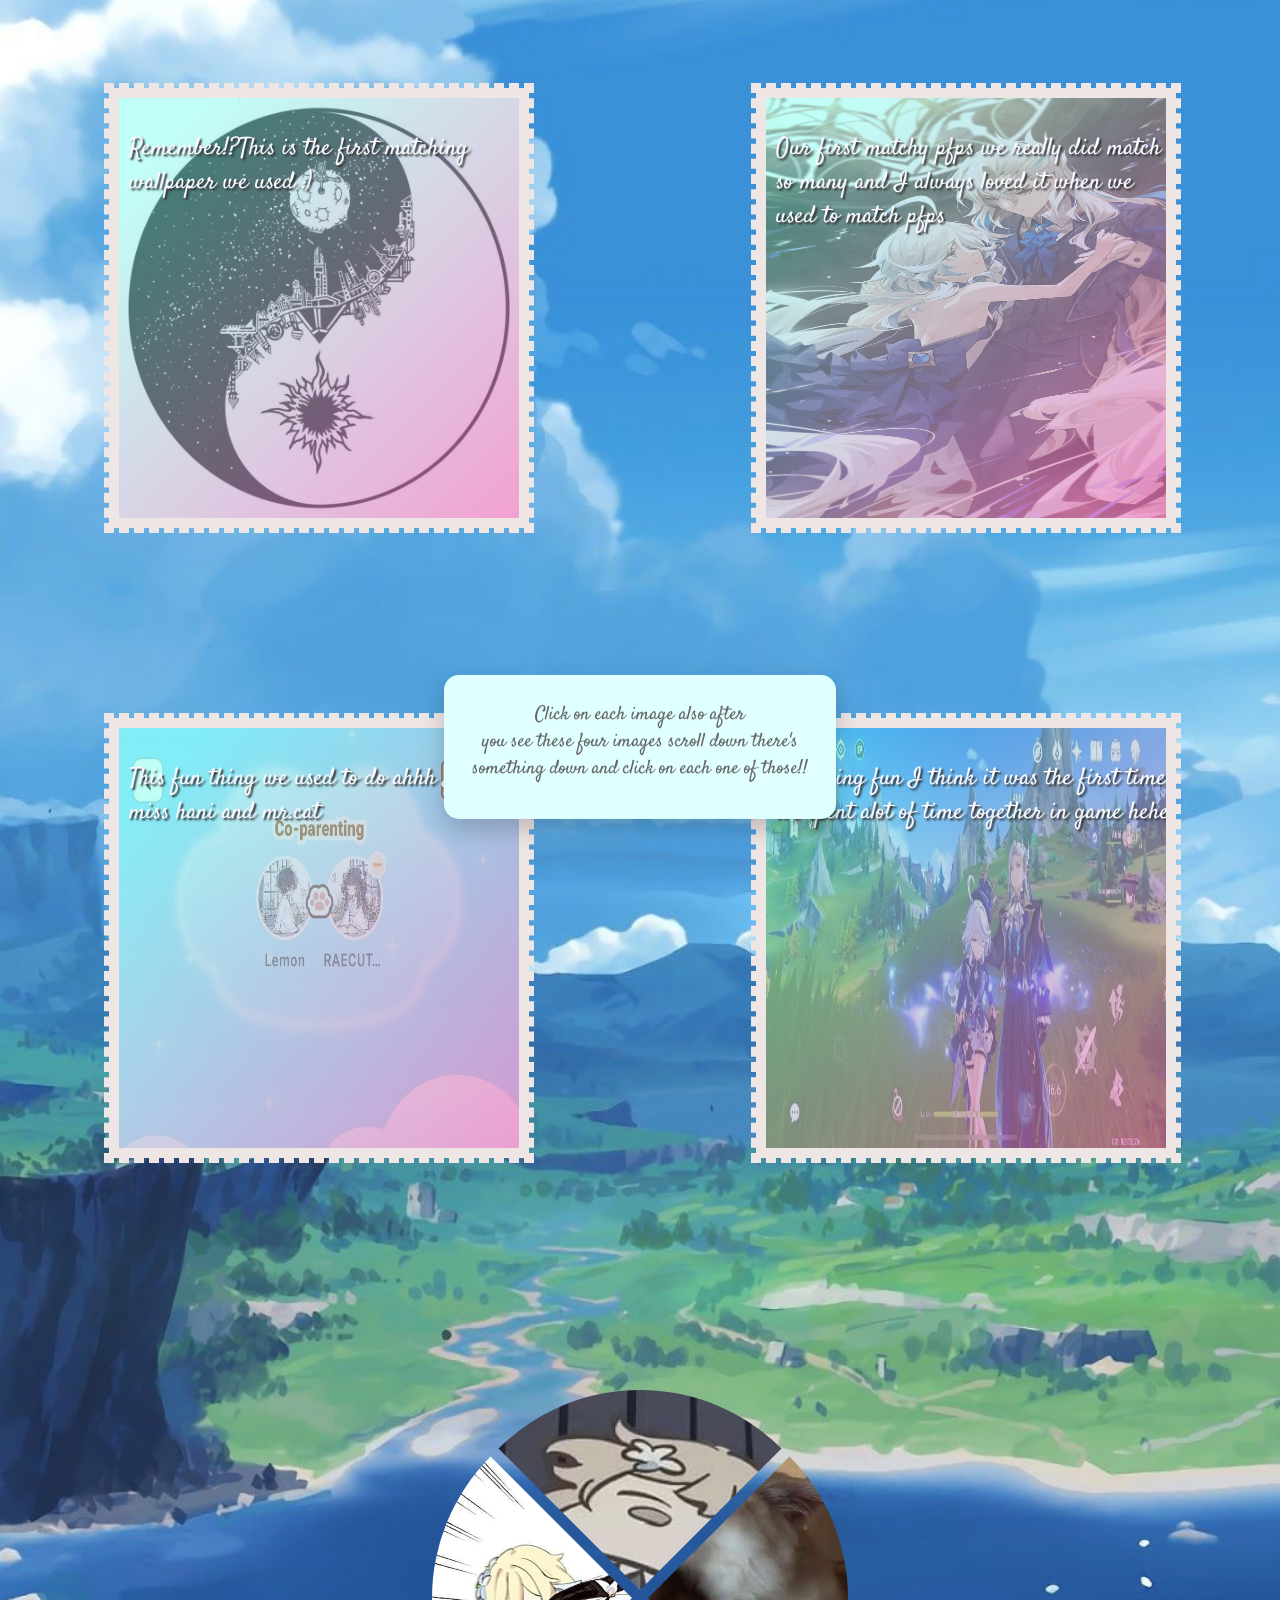
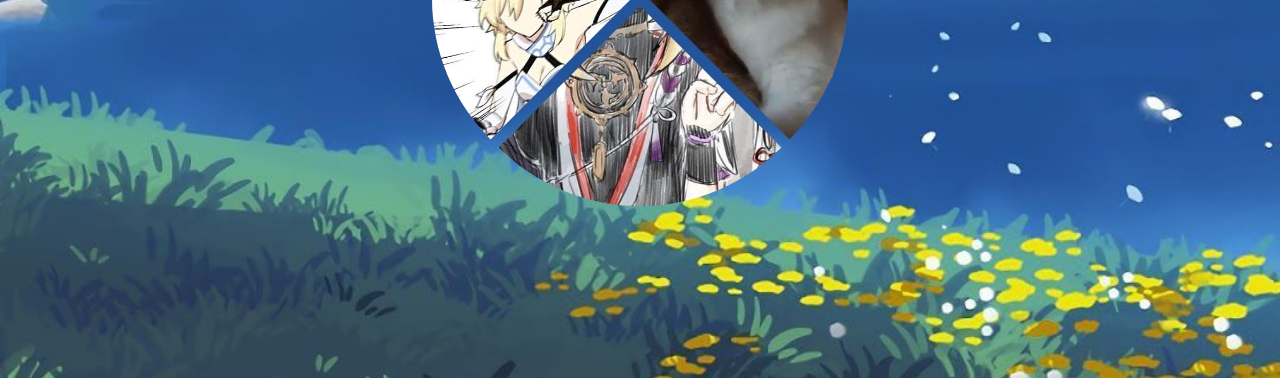
==== aboutus.html @ f41a8780 "Add files via upload" ====
<!DOCTYPE html>
<html lang="en">
<head>
    <meta charset="UTF-8">
    <meta name="viewport" content="width=device-width, initial-scale=1.0">
    <title>Hehe!</title>
    <link rel="stylesheet" href="aboutus.css">
</head>
<body>

<div class="wrapper">

    <div class="container">
        <img src="images/yingyang.jpeg" alt="Omar">
        <div class="box-text">
            <p>Remember!?This is the first matching wallpaper we used :)</p>
        </div>
    </div>

    <div class="container">
        <img src="images/matchy.jpeg" alt="Omar">
        <div class="box-text">
            <p>Our first matchy pfps we really did match so many and I always loved it when we used to match pfps</p>
        </div>
    </div>

    <div class="container">
        <img src="images/coop.jpeg" alt="Omar">
        <div class="box-text">
            <p>This fun thing we used to do ahhh I really miss hani and mr.cat</p>
        </div>
    </div>
       <div class="container">
        <img src="images/nandf.jpeg" alt="Omar">
        <div class="box-text">
            <p>Us having fun I think it was the first time we spent alot of time together in game hehe</p>
        </div>
    </div>
</div>
<div class="center-message">
    <p>Click on each image also after<br> you see these four images scroll down there's <br>something down and click on each one of those!!</p>
</div>

<div class="card">
<div class="gallery">
  <img src="images/pic1.jpeg" alt="lumiscara">
  <img src="images/pic2.jpeg" alt="bcats">
  <img src="images/pic3.jpeg" alt="scaralumi">
  <img src="images/pic4.jpeg" alt="scaraandlumi">
</div>
</div>
</body>

</html>
---- aboutus.css ----
@import url('https://fonts.googleapis.com/css?family=Bad+Script|Bellefair|Comfortaa|Satisfy|Slabo+27px|Vidaloka');



/* لون خلفية الصفحة */
body{background: #DDCECD;}

.container {
/* 	العرض تلقائي حتي تكون الصورة متجاوبة مع الشاشاة المختلفة */
	width: 400px;
/* 	تم وضع اقصي مساحة للعرض حتي نحافظ علي جماليات التصميم */
	max-width: 500px;
/* 	الطول تلقائي حتي تحتفظ الصورة اللي بداخله دقتها وتكون متجاوبة */
	height: 420px;
/* 	لتوسيط الحاوية في وسط الصفحة */
	margin: 5em auto;
/* 	اي شئ خارج نطاق الحاوية قم بأخفاءه */
	overflow: hidden;
/* 	الاطار الخاص بالحاوية */
	border: 10px solid #EEE5E5;
	outline: 5px dashed #EEE5E5;

	position: relative;
/* 	z-index: 1; */
	margin-left: 8%;
	
}

.container img {
    width: 100%;
    height: 100%;
    margin-bottom: -5px;
    transition: all 0.3s ease-out;
    position: relative;
    z-index: 2;
}

.card {
    width: 400px;
    height: 420px;
    position: relative;
    margin: 10em auto;
}
.card .gallery {
    margin: 0;
    align-self: center;
}


/* الطريقة الاولي */
/* عندما المس الصورة قم بتكبيرها */
/* #container img:hover {transform: scale(1.2, 1.2);} */

/* الطريقة الثانية */
/* عندما المس الحاوية قم بتكبير الصورة */
.container:hover > img {
    transform: scale(1.2, 1.2);
    z-index: 9;
}


.box-text {
	width: 100%;
	height: 100%;
	position: absolute;
	top: 0;
	left: 0;
	z-index: 3;
	padding: 10px;
    background-image: linear-gradient( 135deg, rgba(129, 255, 239, 0.50) 10%, rgba(240, 103, 180, 0.65) 100%);
	opacity: 1;
	transition: 0.3s linear;
	color:ghostwhite;
	font-family: 'Bellefair', serif;
font-family: 'Satisfy', cursive;
/* font-family: 'Slabo 27px', serif; */
/* font-family: 'Vidaloka', serif; */
	text-shadow: 2px 2px 2px #333;
	
}
.box-text h1 {
	font-size: 2.2em;
	font-family: 'Bellefair', serif;
font-family: 'Comfortaa';
}
.box-text p {font-size: 1.5em;}
.box-text:hover{opacity: 0;}

.gallery {
  --g: 8px;   /* the gap */
  --s: 400px; /* the size */
  
  display: grid;
  border-radius: 50%;
  margin: 5em auto;
}
.gallery > img {
  grid-area: 1/1;
  width: 400px;
  aspect-ratio: 1;
  object-fit: cover;
  border-radius: 50%;
  transform: translate(var(--_x,0),var(--_y,0));
  cursor: pointer;
  z-index: 0;
  transition: .3s, z-index 0s .3s;
}
.gallery img:hover {
  --_i: 1;
  z-index: 1;
  transition: transform .2s, clip-path .3s .2s, z-index 0s;
}
.gallery:hover img {
  transform: translate(0,0);
}
.gallery > img:nth-child(1) {
  clip-path: polygon(50% 50%,calc(50%*var(--_i,0)) calc(120%*var(--_i,0)),0 calc(100%*var(--_i,0)),0 0,100% 0,100% calc(100%*var(--_i,0)),calc(100% - 50%*var(--_i,0)) calc(120%*var(--_i,0)));
  --_y: calc(-1*var(--g))
}
.gallery > img:nth-child(2) {
  clip-path: polygon(50% 50%,calc(100% - 120%*var(--_i,0)) calc(50%*var(--_i,0)),calc(100% - 100%*var(--_i,0)) 0,100% 0,100% 100%,calc(100% - 100%*var(--_i,0)) 100%,calc(100% - 120%*var(--_i,0)) calc(100% - 50%*var(--_i,0)));
  --_x: var(--g)
}
.gallery > img:nth-child(3) {
  clip-path: polygon(50% 50%,calc(100% - 50%*var(--_i,0)) calc(100% - 120%*var(--_i,0)),100% calc(100% - 120%*var(--_i,0)),100% 100%,0 100%,0 calc(100% - 100%*var(--_i,0)),calc(50%*var(--_i,0)) calc(100% - 120%*var(--_i,0)));
  --_y: var(--g)
}
.gallery > img:nth-child(4) {
  clip-path: polygon(50% 50%,calc(120%*var(--_i,0)) calc(50%*var(--_i,0)),calc(100%*var(--_i,0)) 0,0 0,0 100%,calc(100%*var(--_i,0)) 100%,calc(120%*var(--_i,0)) calc(100% - 50%*var(--_i,0)));
  --_x: calc(-1*var(--g))
}

body {
    min-height: 100vh;
    background: url("images/bg3.jpg") center / cover no-repeat;
}


.wrapper {
    display: flex;
    gap: 30px;
    justify-content: center;
    flex-wrap: wrap;
}
.center-message {
    position: absolute;
    top: 83%;
    left: 50%;
    transform: translate(-50%, -50%);

    background: lightcyan;
    padding: 18px 28px;
    border-radius: 15px;

    text-align: center;
    z-index: 10;

    box-shadow: 0 10px 25px rgba(0, 0, 0, 0.2);
    backdrop-filter: blur(6px);
}
.center-message h2 {
    margin: 0;
    font-family: 'Comfortaa', cursive;
    font-size: 1.8em;
    color: #120303;
}

.center-message p {
    margin-top: 8px;
    font-family: 'Satisfy', cursive;
    font-size: 1.2em;
    color: #666;
}
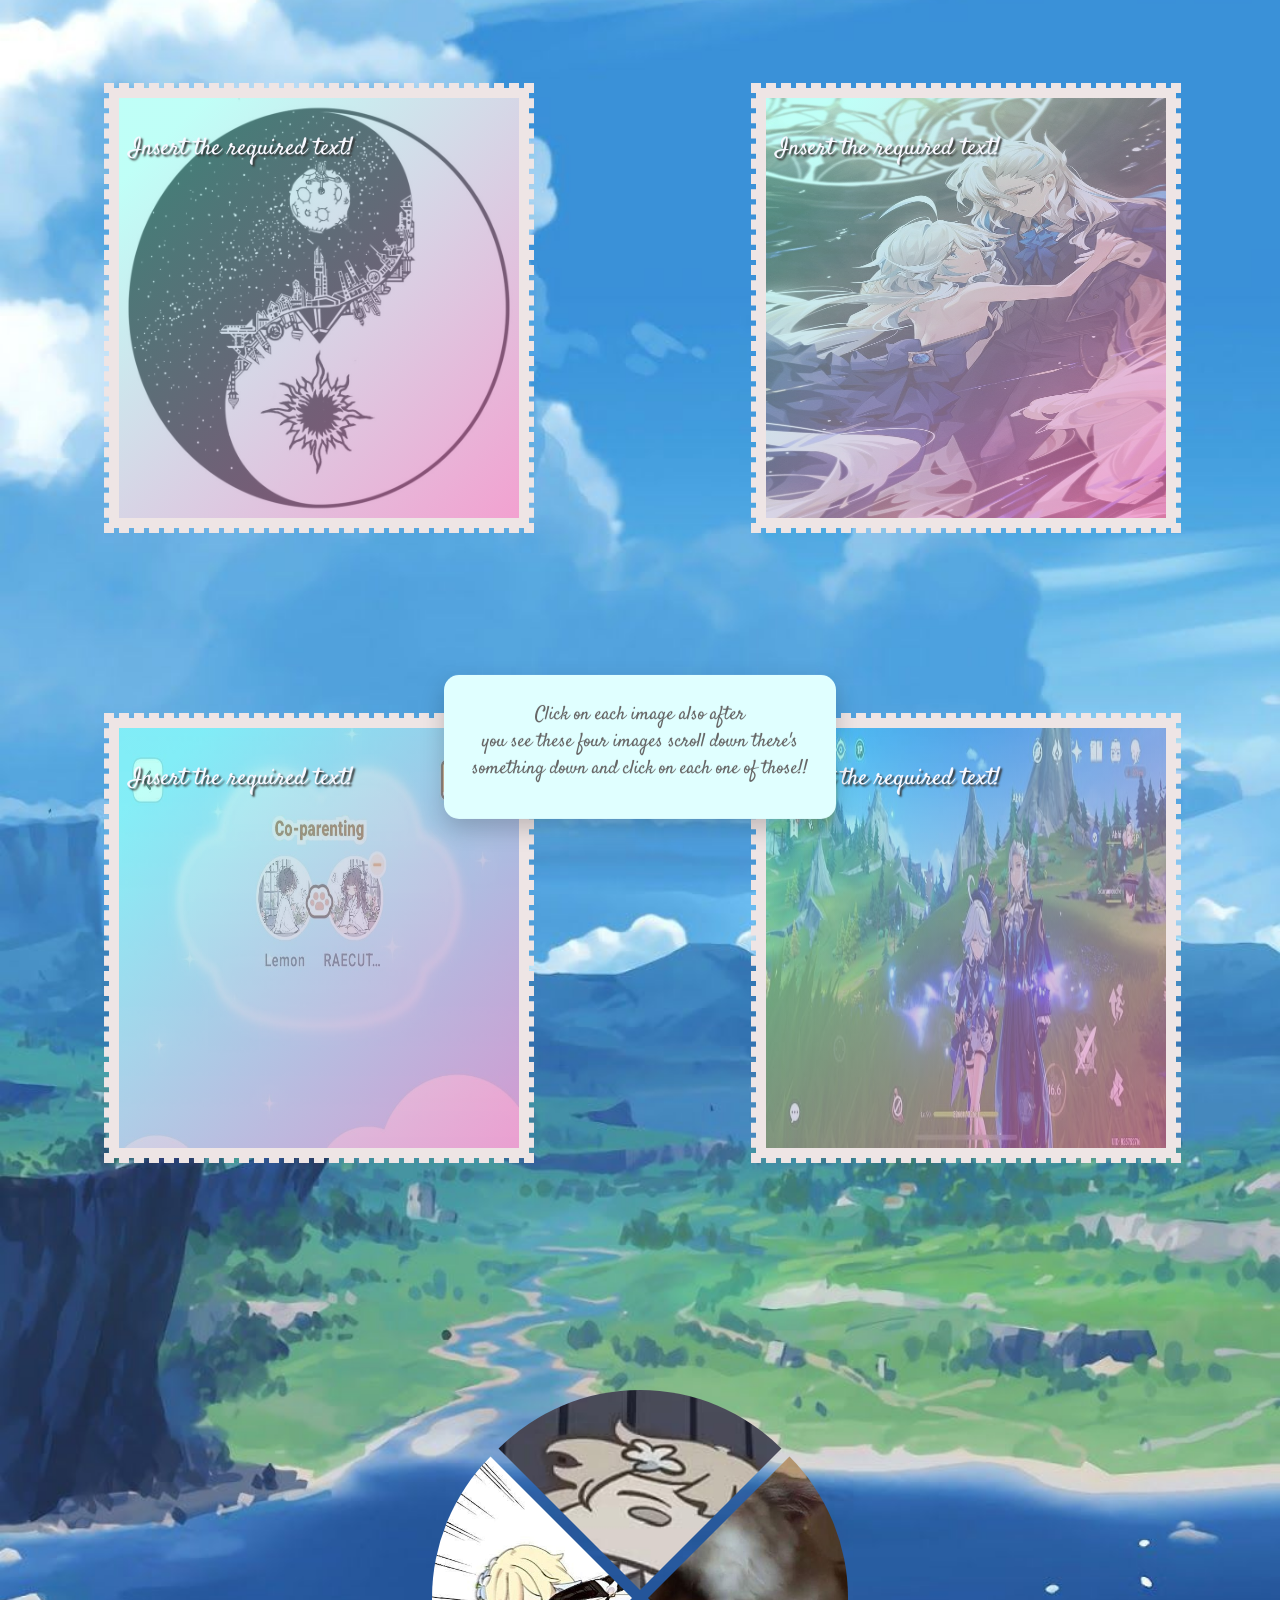
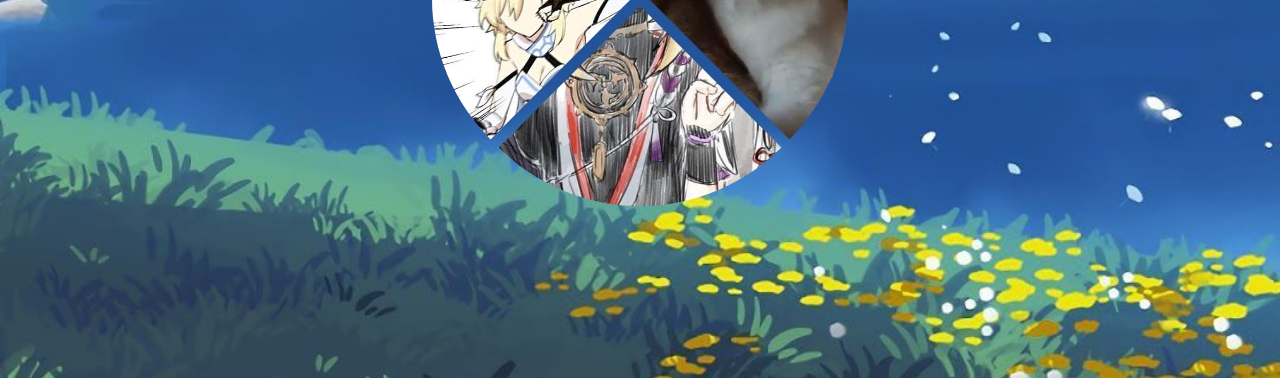
==== commit f553111b: "Few required changes" ====
--- a/aboutus.html
+++ b/aboutus.html
@@ -13,27 +13,27 @@
     <div class="container">
         <img src="images/yingyang.jpeg" alt="Omar">
         <div class="box-text">
-            <p>Remember!?This is the first matching wallpaper we used :)</p>
+            <p>Insert the required text!</p>
         </div>
     </div>
 
     <div class="container">
         <img src="images/matchy.jpeg" alt="Omar">
         <div class="box-text">
-            <p>Our first matchy pfps we really did match so many and I always loved it when we used to match pfps</p>
+            <p>Insert the required text!</p>
         </div>
     </div>
 
     <div class="container">
         <img src="images/coop.jpeg" alt="Omar">
         <div class="box-text">
-            <p>This fun thing we used to do ahhh I really miss hani and mr.cat</p>
+            <p>Insert the required text!</p>
         </div>
     </div>
        <div class="container">
         <img src="images/nandf.jpeg" alt="Omar">
         <div class="box-text">
-            <p>Us having fun I think it was the first time we spent alot of time together in game hehe</p>
+            <p>Insert the required text!</p>
         </div>
     </div>
 </div>
